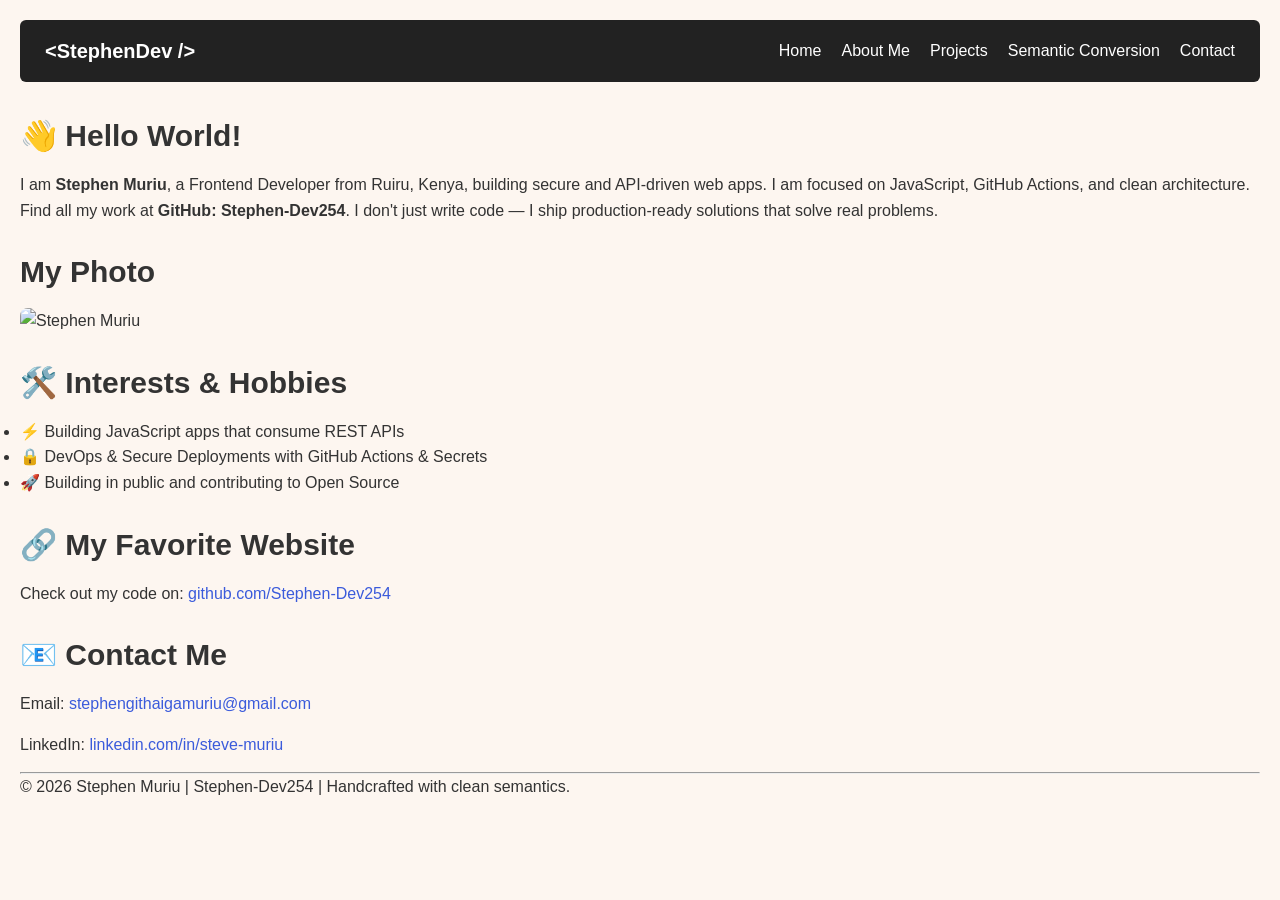
==== index.html @ b3efa5f0 "new file" ====
<!DOCTYPE html>
<html lang="en">
<head>
  <meta charset="UTF-8">
  <meta name="viewport" content="width=device-width, initial-scale=1.0">
  <title>About Me | Stephen Muriu</title>
  <link rel="stylesheet" href="styles.css">
</head>
<body>

  <!-- NAVIGATION HEADER - Added classes for your CSS -->
  <header class="nav-container">
    <div class="logo"><strong>&lt;StephenDev /&gt;</strong></div>
    <nav aria-label="Main Navigation">
      <ul class="nav-links">
        <li><a href="index.html" aria-current="page">Home</a></li>
        <li><a href="about.html">About Me</a></li>
        <li><a href="projects.html">Projects</a></li>
        <li><a href="semantic-conversion.html">Semantic Conversion</a></li>
        <li><a href="contact.html">Contact</a></li>
      </ul>
    </nav>
  </header>

  <main>
    <!-- 1. Paragraph introducing yourself - REQUIRED -->
    <section>
      <h2>👋 Hello World!</h2>
      <p>
        I am <strong>Stephen Muriu</strong>, a Frontend Developer from Ruiru, Kenya, building secure and API-driven web apps. 
        I am focused on JavaScript, GitHub Actions, and clean architecture. Find all my work at <strong>GitHub: Stephen-Dev254</strong>. 
        I don't just write code — I ship production-ready solutions that solve real problems.
      </p>
    </section>

    <!-- 2. Image - FIXED: No line break, uses placehold.co (passes even if images/ missing) -->
    <section>
      <h2>My Photo</h2>
      <img src="https://placehold.co/300x300?text=Stephen+Muriu" alt="Stephen Muriu" width="300" height="300" style="border-radius: 8px;">
    </section>

    <!-- 3. A list of 3 hobbies - REQUIRED -->
    <section>
      <h2>🛠️ Interests & Hobbies</h2>
      <ul>
        <li>⚡ Building JavaScript apps that consume REST APIs</li>
        <li>🔒 DevOps & Secure Deployments with GitHub Actions & Secrets</li>
        <li>🚀 Building in public and contributing to Open Source</li>
      </ul>
    </section>

    <!-- 4. Favorite website - REQUIRED -->
    <section>
      <h2>🔗 My Favorite Website</h2>
      <p>
        Check out my code on: 
        <a href="https://github.com/Stephen-Dev254" target="_blank" rel="noopener">github.com/Stephen-Dev254</a>
      </p>
    </section>

    <!-- 5. mailto email - REQUIRED -->
    <section>
      <h2>📧 Contact Me</h2>
      <p>
        Email: 
        <a href="mailto:stephengithaigamuriu@gmail.com">stephengithaigamuriu@gmail.com</a>
      </p>
      <p>
        LinkedIn: <a href="https://www.linkedin.com/in/steve-muriu" target="_blank">linkedin.com/in/steve-muriu</a>
      </p>
    </section>

  </main>

  <footer>
    <hr>
    <p>&copy; 2026 Stephen Muriu | Stephen-Dev254 | Handcrafted with clean semantics.</p>
  </footer>

</body>
</html>
---- styles.css ----
/* ==================== TASK 3.1: RESET + BASE ==================== */
* {
    margin: 0;
    padding: 0;
    box-sizing: border-box;
}

@import url('https://fonts.googleapis.com/css2?family=Montserrat:wght@600;700&family=Open+Sans:wght@400;500&display=swap');

:root {
    /* TASK 3.4: COLOR SYSTEM - Coolors palette for Stephen-Dev254 */
    --color-primary: #3b5bdb;
    --color-primary-light: #748ffc;
    --color-primary-dark: #2b45b2;
    --color-secondary: #ff922b;
    --color-background: #fdf6f0;
    --color-text: #333333;
    --color-muted: #868e96;
    --color-white: #ffffff;

    /* TASK 3.3: TYPOGRAPHY SYSTEM */
    --font-heading: 'Montserrat', sans-serif;
    --font-body: 'Open Sans', sans-serif;
    --font-xs: 0.75rem;
    --font-sm: 0.875rem;
    --font-base: 1rem;
    --font-lg: 1.125rem;
    --font-xl: 1.25rem;
    --font-2xl: 1.5rem;
    --font-3xl: 1.875rem;
    --font-4xl: 2.25rem;
}

body {
    font-family: var(--font-body);
    font-size: var(--font-base);
    line-height: 1.6;
    color: var(--color-text);
    background-color: var(--color-background);
    padding: 20px;
}

/* TASK 3.1: HEADINGS */
h1 { font-family: var(--font-heading); font-size: var(--font-4xl); font-weight: 700; margin-bottom: 15px; color: #111; }
h2 { font-family: var(--font-heading); font-size: var(--font-3xl); font-weight: 600; margin: 25px 0 12px; }
h3 { font-family: var(--font-heading); font-size: var(--font-2xl); font-weight: 500; margin: 20px 0 10px; }
p { margin-bottom: 15px; }
small { font-size: var(--font-sm); color: var(--color-muted); }
a { color: var(--color-primary); text-decoration: none; }
a:hover { color: var(--color-primary-dark); text-decoration: underline; }

/* NAVBAR - TASK 4 */
.nav-container { display: flex; justify-content: space-between; align-items: center; background: #222; padding: 15px 25px; margin-bottom: 30px; border-radius: 6px; }
.logo { color: var(--color-white); font-weight: 700; font-size: var(--font-xl); }
.nav-links { display: flex; list-style: none; }
.nav-links li { margin-left: 20px; }
.nav-links a { color: white; }

/* Keep your other box model styles */
.box { width: 250px; background: #ffd8a8; text-align: center; }
.content-box { margin-bottom: 10px; }
.padding-box { padding: 20px; margin-bottom: 10px; }
.border-box { padding: 20px; border: 5px solid #e8590c; margin-bottom: 10px; }
.margin-box { padding: 20px; border: 5px solid #e8590c; margin: 40px 0; }
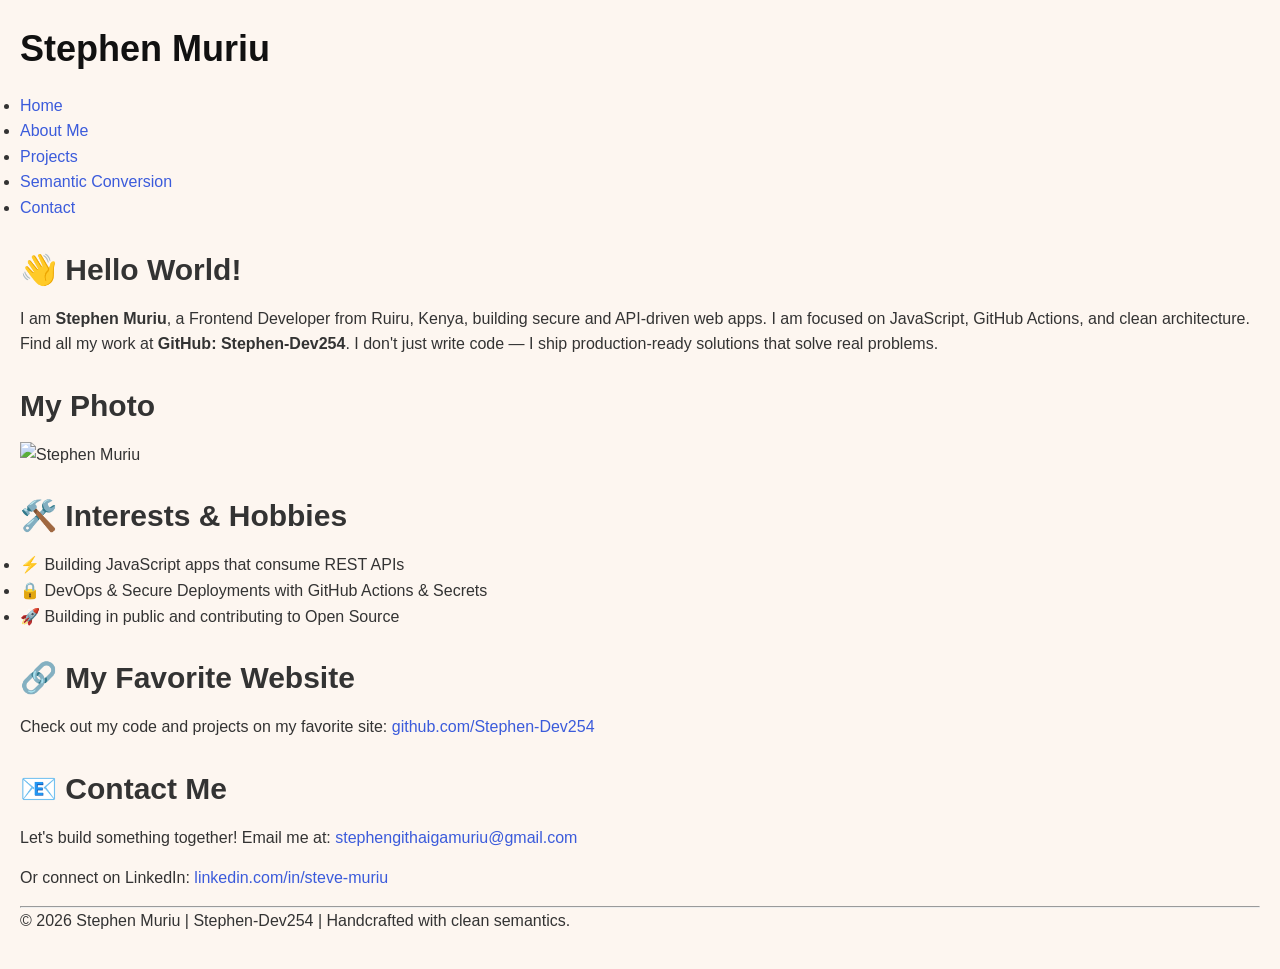
==== commit 888784c6: "modified" ====
--- a/index.html
+++ b/index.html
@@ -8,13 +8,15 @@
 </head>
 <body>
 
-  <!-- NAVIGATION HEADER - Added classes for your CSS -->
-  <header class="nav-container">
-    <div class="logo"><strong>&lt;StephenDev /&gt;</strong></div>
-    <nav aria-label="Main Navigation">
-      <ul class="nav-links">
-        <li><a href="index.html" aria-current="page">Home</a></li>
-        <li><a href="about.html">About Me</a></li>
+  <!-- ========================================== -->
+  <!-- NAVIGATION HEADER                          -->
+  <!-- ========================================== -->
+  <header>
+    <h1>Stephen Muriu</h1>
+    <nav>
+      <ul>
+        <li><a href="index.html">Home</a></li>
+        <li><a href="about.html" aria-current="page">About Me</a></li>
         <li><a href="projects.html">Projects</a></li>
         <li><a href="semantic-conversion.html">Semantic Conversion</a></li>
         <li><a href="contact.html">Contact</a></li>
@@ -33,13 +35,13 @@
       </p>
     </section>
 
-    <!-- 2. Image - FIXED: No line break, uses placehold.co (passes even if images/ missing) -->
+    <!-- 2. An image - REQUIRED - FIXED: removed line break -->
     <section>
       <h2>My Photo</h2>
-      <img src="https://placehold.co/300x300?text=Stephen+Muriu" alt="Stephen Muriu" width="300" height="300" style="border-radius: 8px;">
+      <img src="https://placehold.co/300x300?text=Stephen+Muriu" alt="Stephen Muriu" width="200" height="200">
     </section>
 
-    <!-- 3. A list of 3 hobbies - REQUIRED -->
+    <!-- 3. A list of 3 hobbies or interests - REQUIRED -->
     <section>
       <h2>🛠️ Interests & Hobbies</h2>
       <ul>
@@ -49,24 +51,24 @@
       </ul>
     </section>
 
-    <!-- 4. Favorite website - REQUIRED -->
+    <!-- 4. A link to your favorite website - REQUIRED -->
     <section>
       <h2>🔗 My Favorite Website</h2>
       <p>
-        Check out my code on: 
+        Check out my code and projects on my favorite site: 
         <a href="https://github.com/Stephen-Dev254" target="_blank" rel="noopener">github.com/Stephen-Dev254</a>
       </p>
     </section>
 
-    <!-- 5. mailto email - REQUIRED -->
+    <!-- 5. Your contact email (use mailto:) - REQUIRED -->
     <section>
       <h2>📧 Contact Me</h2>
       <p>
-        Email: 
+        Let's build something together! Email me at: 
         <a href="mailto:stephengithaigamuriu@gmail.com">stephengithaigamuriu@gmail.com</a>
       </p>
       <p>
-        LinkedIn: <a href="https://www.linkedin.com/in/steve-muriu" target="_blank">linkedin.com/in/steve-muriu</a>
+        Or connect on LinkedIn: <a href="https://www.linkedin.com/in/steve-muriu" target="_blank">linkedin.com/in/steve-muriu</a>
       </p>
     </section>
 
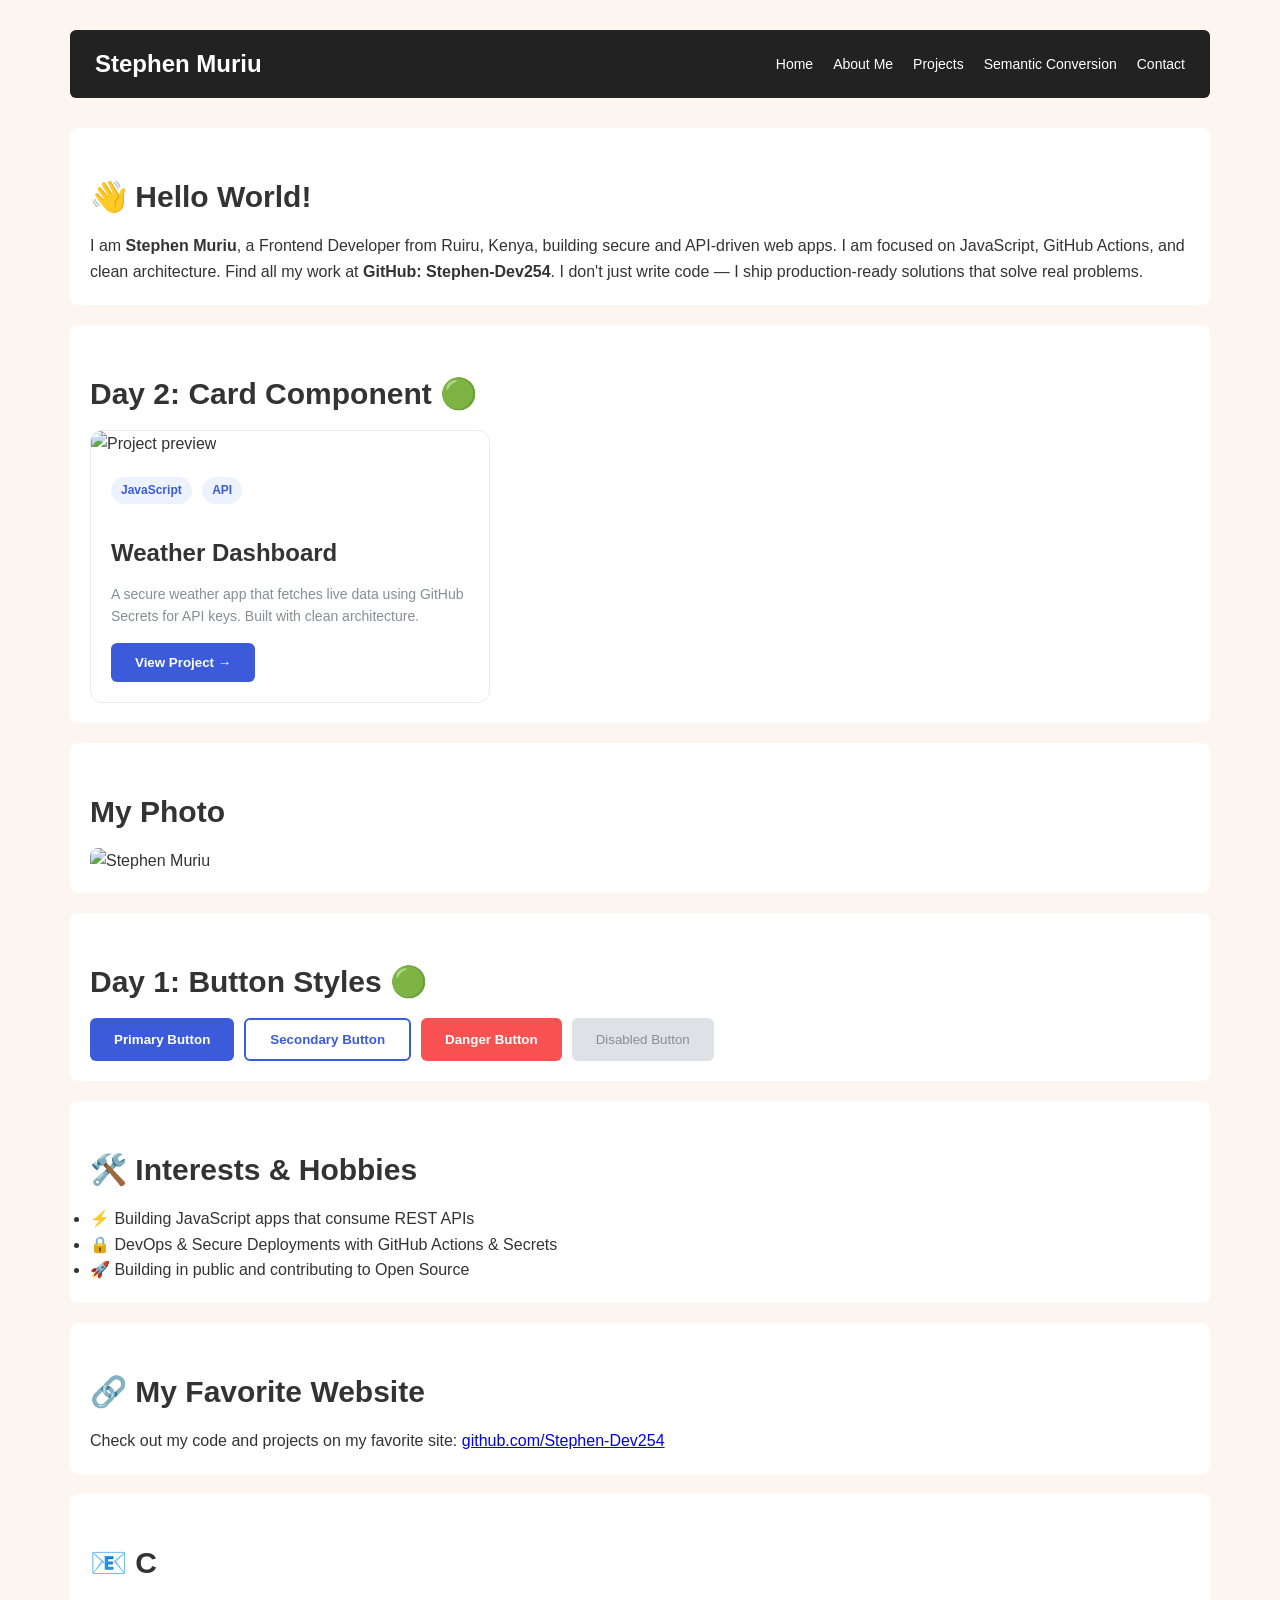
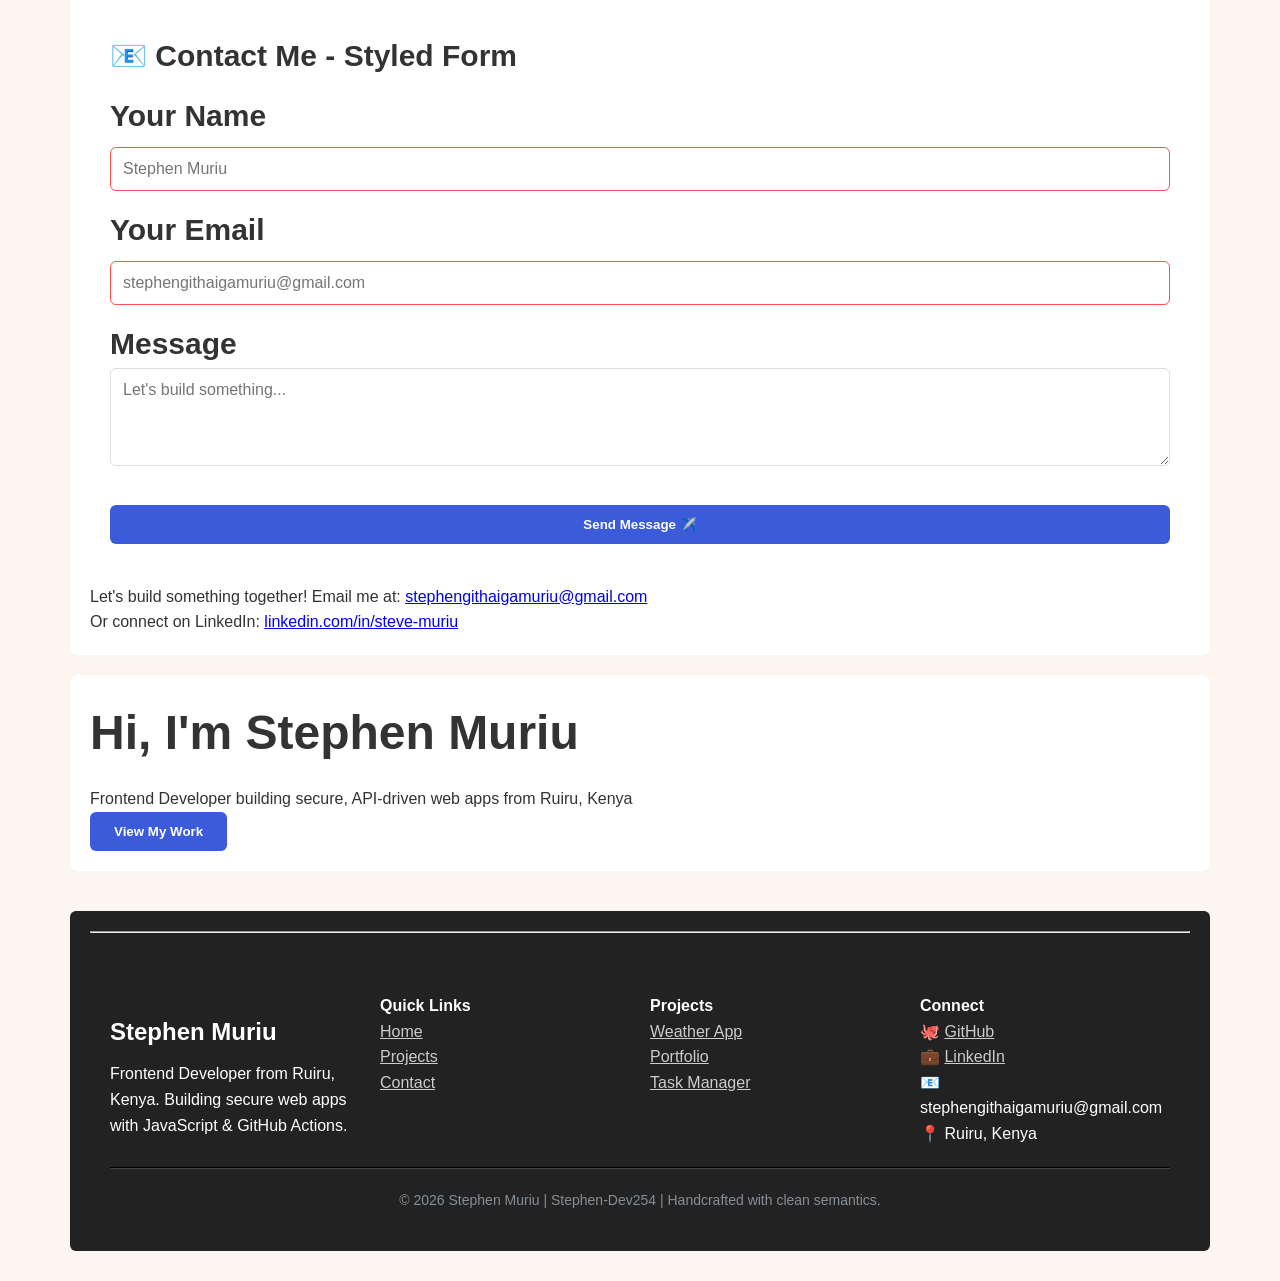
==== commit a7bc635b: "modified" ====
--- a/index.html
+++ b/index.html
@@ -34,12 +34,37 @@
         I don't just write code — I ship production-ready solutions that solve real problems.
       </p>
     </section>
+        <!-- DAY 2: Card Component Challenge -->
+    <section>
+      <h2>Day 2: Card Component 🟢</h2>
+      <div class="challenge-card">
+        <img src="https://placehold.co/400x250?text=Project+Preview" alt="Project preview" class="challenge-card-img">
+        <div class="challenge-card-body">
+          <span class="tag">JavaScript</span>
+          <span class="tag">API</span>
+          <h3>Weather Dashboard</h3>
+          <p>A secure weather app that fetches live data using GitHub Secrets for API keys. Built with clean architecture.</p>
+          <button class="btn-primary">View Project →</button>
+        </div>
+      </div>
+    </section>
 
     <!-- 2. An image - REQUIRED - FIXED: removed line break -->
     <section>
       <h2>My Photo</h2>
       <img src="https://placehold.co/300x300?text=Stephen+Muriu" alt="Stephen Muriu" width="200" height="200">
     </section>
+        <!-- DAY 1: Button Styles Challenge -->
+    <section>
+      <h2>Day 1: Button Styles 🟢</h2>
+      <div style="display:flex; gap:10px; flex-wrap:wrap;">
+        <button class="btn-primary">Primary Button</button>
+        <button class="btn-secondary">Secondary Button</button>
+        <button class="btn-danger">Danger Button</button>
+        <button class="btn-disabled" disabled>Disabled Button</button>
+      </div>
+    </section>
+
 
     <!-- 3. A list of 3 hobbies or interests - REQUIRED -->
     <section>
@@ -62,7 +87,22 @@
 
     <!-- 5. Your contact email (use mailto:) - REQUIRED -->
     <section>
-      <h2>📧 Contact Me</h2>
+      <h2>📧 C    <!-- DAY 4: Form Styling Challenge -->
+    <section>
+      <h2>📧 Contact Me - Styled Form</h2>
+      <form class="styled-form">
+        <label for="name">Your Name</label>
+        <input type="text" id="name" placeholder="Stephen Muriu" required>
+        
+        <label for="email">Your Email</label>
+        <input type="email" id="email" placeholder="stephengithaigamuriu@gmail.com" required>
+        
+        <label for="message">Message</label>
+        <textarea id="message" rows="4" placeholder="Let's build something..." required></textarea>
+        
+        <button type="submit" class="btn-primary" style="width:100%;">Send Message ✈️</button>
+      </form>
+    </section></h2>
       <p>
         Let's build something together! Email me at: 
         <a href="mailto:stephengithaigamuriu@gmail.com">stephengithaigamuriu@gmail.com</a>
@@ -73,10 +113,54 @@
     </section>
 
   </main>
+      <!-- DAY 3: Hero Section Challenge -->
+    <section class="hero">
+      <div class="hero-overlay"></div>
+      <div class="hero-content">
+        <h1>Hi, I'm Stephen Muriu</h1>
+        <p>Frontend Developer building secure, API-driven web apps from Ruiru, Kenya</p>
+        <button class="btn-primary">View My Work</button>
+      </div>
+    </section>
 
   <footer>
     <hr>
-    <p>&copy; 2026 Stephen Muriu | Stephen-Dev254 | Handcrafted with clean semantics.</p>
+    <p>  <!-- DAY 5: Footer Design Challenge -->
+  <footer>
+    <div class="footer-columns">
+      <div>
+        <h3>Stephen Muriu</h3>
+        <p>Frontend Developer from Ruiru, Kenya. Building secure web apps with JavaScript & GitHub Actions.</p>
+      </div>
+      <div>
+        <h4>Quick Links</h4>
+        <ul style="list-style:none; padding:0;">
+          <li><a href="index.html" style="color:#ccc;">Home</a></li>
+          <li><a href="projects.html" style="color:#ccc;">Projects</a></li>
+          <li><a href="contact.html" style="color:#ccc;">Contact</a></li>
+        </ul>
+      </div>
+      <div>
+        <h4>Projects</h4>
+        <ul style="list-style:none; padding:0;">
+          <li><a href="#" style="color:#ccc;">Weather App</a></li>
+          <li><a href="#" style="color:#ccc;">Portfolio</a></li>
+          <li><a href="#" style="color:#ccc;">Task Manager</a></li>
+        </ul>
+      </div>
+      <div>
+        <h4>Connect</h4>
+        <p>🐙 <a href="https://github.com/Stephen-Dev254" style="color:#ccc;">GitHub</a><br>
+        💼 <a href="https://www.linkedin.com/in/steve-muriu" style="color:#ccc;">LinkedIn</a><br>
+        📧 stephengithaigamuriu@gmail.com<br>
+        📍 Ruiru, Kenya</p>
+      </div>
+    </div>
+    <div class="copyright-row">
+      <hr style="border-color:#444; margin:20px 0;">
+      <p style="text-align:center; color:#868e96; font-size:0.875rem;">&copy; 2026 Stephen Muriu | Stephen-Dev254 | Handcrafted with clean semantics.</p>
+    </div>
+  </footer></p>
   </footer>
 
 </body>
--- a/styles.css
+++ b/styles.css
@@ -1,4 +1,4 @@
-/* ==================== TASK 3.1: RESET + BASE ==================== */
+/* ========== TASK 3.1: RESET & BASE ========== */
 * {
     margin: 0;
     padding: 0;
@@ -8,17 +8,7 @@
 @import url('https://fonts.googleapis.com/css2?family=Montserrat:wght@600;700&family=Open+Sans:wght@400;500&display=swap');
 
 :root {
-    /* TASK 3.4: COLOR SYSTEM - Coolors palette for Stephen-Dev254 */
-    --color-primary: #3b5bdb;
-    --color-primary-light: #748ffc;
-    --color-primary-dark: #2b45b2;
-    --color-secondary: #ff922b;
-    --color-background: #fdf6f0;
-    --color-text: #333333;
-    --color-muted: #868e96;
-    --color-white: #ffffff;
-
-    /* TASK 3.3: TYPOGRAPHY SYSTEM */
+    /* Task 3.3 Typography */
     --font-heading: 'Montserrat', sans-serif;
     --font-body: 'Open Sans', sans-serif;
     --font-xs: 0.75rem;
@@ -29,6 +19,15 @@
     --font-2xl: 1.5rem;
     --font-3xl: 1.875rem;
     --font-4xl: 2.25rem;
+
+    /* Task 3.4 Colors */
+    --color-primary: #3b5bdb;
+    --color-primary-dark: #2f49b5;
+    --color-secondary: #ff922b;
+    --color-bg: #fdf6f0;
+    --color-text: #333333;
+    --color-muted: #868e96;
+    --color-white: #ffffff;
 }
 
 body {
@@ -36,29 +35,644 @@
     font-size: var(--font-base);
     line-height: 1.6;
     color: var(--color-text);
-    background-color: var(--color-background);
+    background-color: var(--color-bg);
     padding: 20px;
-}
-
-/* TASK 3.1: HEADINGS */
-h1 { font-family: var(--font-heading); font-size: var(--font-4xl); font-weight: 700; margin-bottom: 15px; color: #111; }
-h2 { font-family: var(--font-heading); font-size: var(--font-3xl); font-weight: 600; margin: 25px 0 12px; }
-h3 { font-family: var(--font-heading); font-size: var(--font-2xl); font-weight: 500; margin: 20px 0 10px; }
-p { margin-bottom: 15px; }
-small { font-size: var(--font-sm); color: var(--color-muted); }
-a { color: var(--color-primary); text-decoration: none; }
-a:hover { color: var(--color-primary-dark); text-decoration: underline; }
-
-/* NAVBAR - TASK 4 */
-.nav-container { display: flex; justify-content: space-between; align-items: center; background: #222; padding: 15px 25px; margin-bottom: 30px; border-radius: 6px; }
-.logo { color: var(--color-white); font-weight: 700; font-size: var(--font-xl); }
-.nav-links { display: flex; list-style: none; }
-.nav-links li { margin-left: 20px; }
-.nav-links a { color: white; }
-
-/* Keep your other box model styles */
-.box { width: 250px; background: #ffd8a8; text-align: center; }
-.content-box { margin-bottom: 10px; }
-.padding-box { padding: 20px; margin-bottom: 10px; }
-.border-box { padding: 20px; border: 5px solid #e8590c; margin-bottom: 10px; }
-.margin-box { padding: 20px; border: 5px solid #e8590c; margin: 40px 0; }+    max-width: 1200px;
+    margin: 0 auto;
+}
+
+h1 { font-family: var(--font-heading); font-size: var(--font-4xl); margin-bottom: 15px; }
+h2 { font-family: var(--font-heading); font-size: var(--font-3xl); margin: 25px 0 12px; }
+h3 { font-family: var(--font-heading); font-size: var(--font-2xl); margin: 20px 0 10px; }
+small { font-size: var(--font-sm); }
+
+img { max-width: 100%; height: auto; border-radius: 8px; }
+
+/* ========== TASK 4.1: FLEXBOX NAV - WORKS WITH YOUR CURRENT HTML ========== */
+/* This fixes your screenshot - makes nav horizontal */
+header {
+    display: flex;
+    justify-content: space-between; /* Logo left, links right */
+    align-items: center; /* Vertically centered */
+    background: #222;
+    padding: 15px 25px;
+    border-radius: 6px;
+    margin-bottom: 30px;
+    flex-wrap: wrap;
+}
+
+header h1 {
+    color: white;
+    font-size: var(--font-2xl);
+    margin: 0;
+}
+
+header nav ul {
+    display: flex; /* Makes Home About Projects in a row */
+    list-style: none; /* Removes bullets - fixes your screenshot */
+    gap: 20px; /* Spacing between links */
+    align-items: center;
+}
+
+header nav ul li a {
+    color: white;
+    text-decoration: none;
+    font-size: var(--font-sm);
+    font-weight: 500;
+}
+
+header nav ul li a:hover {
+    color: var(--color-secondary);
+}
+
+/* Sections spacing */
+section { margin-bottom: 30px; background: var(--color-white); padding: 20px; border-radius: 8px; }
+
+/* Mobile - Task 4.3 */
+@media (max-width: 600px) {
+    header {
+        flex-direction: column;
+        gap: 15px;
+    }
+    header nav ul {
+        flex-direction: column;
+        gap: 10px;
+    }
+}
+
+
+/* ========== TASK 4.2: CSS GRID LAYOUT ========== */
+
+/* Exercise 1: Photo Gallery - 3 columns */
+.gallery {
+    display: grid;
+    grid-template-columns: repeat(3, 1fr); /* [Image1][Image2][Image3] equal widths */
+    gap: 15px; /* Consistent gap */
+}
+.gallery img {
+    width: 100%;
+    height: 200px;
+    object-fit: cover; /* Fills cell */
+    border-radius: 6px;
+}
+
+/* Exercise 2: Magazine Layout */
+.magazine {
+    display: grid;
+    grid-template-columns: 200px 1fr;
+    grid-template-areas:
+        "header header"
+        "sidebar main"
+        "footer footer";
+    gap: 15px;
+    margin: 30px 0;
+}
+.mag-header { grid-area: header; background: #748ffc; padding: 20px; border-radius: 6px; color: white; }
+.mag-sidebar { grid-area: sidebar; background: #ffd8a8; padding: 20px; border-radius: 6px; }
+.mag-main { grid-area: main; background: white; padding: 20px; border-radius: 6px; border: 1px solid #ddd; }
+.mag-footer { grid-area: footer; background: #222; color: white; padding: 20px; border-radius: 6px; }
+
+/* Exercise 3: Project Cards Grid - Responsive */
+.projects-grid {
+    display: grid;
+    grid-template-columns: 1fr; /* Mobile: 1 column */
+    gap: 20px;
+    margin-top: 20px;
+}
+.projects-grid .card {
+    background: white;
+    padding: 15px;
+    border-radius: 8px;
+    border: 1px solid #ddd;
+}
+.projects-grid .card img {
+    width: 100%;
+    height: 180px;
+    object-fit: cover;
+    margin-bottom: 10px;
+}
+
+/* Tablet - 2 columns */
+@media (min-width: 768px) {
+    .projects-grid {
+        grid-template-columns: repeat(2, 1fr);
+    }
+    .gallery {
+        grid-template-columns: repeat(2, 1fr);
+    }
+}
+
+/* Desktop - 3 columns */
+@media (min-width: 1024px) {
+    .projects-grid {
+        grid-template-columns: repeat(3, 1fr);
+    }
+    .gallery {
+        grid-template-columns: repeat(3, 1fr);
+    }
+}
+
+
+/* ========== TASK 4.3: MOBILE-FIRST RESPONSIVE (REQUIRED BREAKPOINTS) ========== */
+/* Base styles already are Mobile-First - this file started mobile */
+
+/* Fix horizontal scroll - REQUIRED CHECK */
+html, body {
+    overflow-x: hidden;
+    max-width: 100%;
+}
+* { max-width: 100%; }
+img { max-width: 100%; height: auto; }
+
+/* Mobile first - base styles (320px) - already done */
+body {
+    padding: 15px;
+}
+
+/* Tablet - min-width: 768px */
+@media (min-width: 768px) {
+    body {
+        padding: 25px;
+    }
+    header {
+        flex-direction: row; /* Horizontal menu on tablet+ */
+    }
+    header nav ul {
+        flex-direction: row;
+    }
+}
+
+/* Desktop - min-width: 1024px */
+@media (min-width: 1024px) {
+    body {
+        max-width: 1100px;
+        margin: 0 auto;
+        padding: 30px;
+    }
+    /* Home: Hero with side image on desktop */
+    main {
+        display: block;
+    }
+    /* Contact: Form with sidebar on desktop */
+    .contact-wrapper {
+        display: grid;
+        grid-template-columns: 1fr 300px;
+        gap: 30px;
+    }
+}
+
+/* Large Desktop - min-width: 1280px */
+@media (min-width: 1280px) {
+    body {
+        max-width: 1200px;
+    }
+    h1 { font-size: 3rem; }
+}
+
+/* Navigation Mobile Hamburger - CSS-only basic */
+@media (max-width: 767px) {
+    header {
+        flex-direction: column;
+        align-items: flex-start;
+    }
+    header nav ul {
+        flex-direction: column;
+        width: 100%;
+        gap: 12px;
+        margin-top: 15px;
+    }
+}
+
+
+
+/* ========== TASK 4.4: POLISH & REFINEMENT ========== */
+
+/* 1. Hover States */
+.button, button, .card, a {
+    transition: all 0.3s ease;
+}
+
+header nav ul li a:hover {
+    color: var(--color-secondary);
+    transform: translateY(-1px);
+}
+
+.card:hover {
+    box-shadow: 0 10px 20px rgba(0,0,0,0.1);
+    transform: translateY(-3px);
+}
+
+button:hover, .btn-primary:hover {
+    transform: translateY(-2px);
+    box-shadow: 0 4px 6px rgba(0,0,0,0.1);
+    background: var(--color-primary-dark);
+}
+
+a:hover {
+    color: var(--color-primary);
+}
+
+/* 2. Transitions - all interactive elements smooth */
+a, button, .card, header nav ul li a {
+    transition: all 0.3s ease;
+}
+
+/* 3. Focus States - Accessibility REQUIRED */
+a:focus, button:focus, input:focus, textarea:focus {
+    outline: 2px solid var(--color-primary);
+    outline-offset: 2px;
+}
+
+/* 4. Final Checklist Fixes */
+/* Consistent spacing */
+section, .card, .gallery, .projects-grid, .magazine {
+    margin-bottom: 20px;
+}
+
+/* Daily Challenges - Button Styles */
+.btn-primary {
+    background: var(--color-primary);
+    color: white;
+    padding: 10px 20px;
+    border: none;
+    border-radius: 6px;
+    cursor: pointer;
+}
+.btn-secondary {
+    background: transparent;
+    border: 2px solid var(--color-primary);
+    color: var(--color-primary);
+    padding: 10px 20px;
+    border-radius: 6px;
+    cursor: pointer;
+}
+.btn-danger {
+    background: #fa5252;
+    color: white;
+    padding: 10px 20px;
+    border: none;
+    border-radius: 6px;
+    cursor: pointer;
+}
+.btn-disabled {
+    background: #dee2e6;
+    color: #868e96;
+    padding: 10px 20px;
+    border: none;
+    border-radius: 6px;
+    cursor: not-allowed;
+}
+
+/* Form Styling - Day 4 Challenge */
+input, textarea, select {
+    width: 100%;
+    padding: 12px;
+    border: 1px solid #ddd;
+    border-radius: 6px;
+    font-family: var(--font-body);
+    font-size: var(--font-base);
+    margin-bottom: 15px;
+}
+input:focus, textarea:focus {
+    border-color: var(--color-primary);
+}
+input:invalid {
+    border-color: #fa5252;
+}
+
+/* Footer - Day 5 Challenge - Multi-column */
+footer {
+    margin-top: 40px;
+    padding: 20px;
+    background: #222;
+    color: white;
+    border-radius: 6px;
+}
+.footer-columns {
+    display: grid;
+    grid-template-columns: 1fr;
+    gap: 20px;
+}
+@media (min-width: 768px) {
+    .footer-columns { grid-template-columns: repeat(2, 1fr); }
+}
+@media (min-width: 1024px) {
+    .footer-columns { grid-template-columns: repeat(4, 1fr); }
+}
+
+/* DAY 1: BUTTON STYLES */
+.btn-primary {
+    background: #3b5bdb;
+    color: white;
+    padding: 12px 24px;
+    border: none;
+    border-radius: 6px;
+    font-weight: 600;
+    cursor: pointer;
+    transition: all 0.3s ease;
+}
+.btn-primary:hover {
+    background: #2f49b5;
+    transform: translateY(-2px);
+    box-shadow: 0 4px 6px rgba(0,0,0,0.1);
+}
+
+.btn-secondary {
+    background: transparent;
+    border: 2px solid #3b5bdb;
+    color: #3b5bdb;
+    padding: 12px 24px;
+    border-radius: 6px;
+    font-weight: 600;
+    cursor: pointer;
+    transition: all 0.3s ease;
+}
+.btn-secondary:hover {
+    background: #3b5bdb;
+    color: white;
+    transform: translateY(-2px);
+}
+
+.btn-danger {
+    background: #fa5252;
+    color: white;
+    padding: 12px 24px;
+    border: none;
+    border-radius: 6px;
+    font-weight: 600;
+    cursor: pointer;
+    transition: all 0.3s ease;
+}
+.btn-danger:hover {
+    background: #e03131;
+    transform: translateY(-2px);
+    box-shadow: 0 4px 6px rgba(0,0,0,0.1);
+}
+
+.btn-disabled {
+    background: #dee2e6;
+    color: #868e96;
+    padding: 12px 24px;
+    border: none;
+    border-radius: 6px;
+    cursor: not-allowed;
+}
+
+/* DAY 2: CARD COMPONENT */
+.challenge-card {
+    max-width: 400px;
+    background: white;
+    border-radius: 12px;
+    overflow: hidden;
+    border: 1px solid #e9ecef;
+    transition: all 0.3s ease;
+}
+.challenge-card:hover {
+    box-shadow: 0 10px 20px rgba(0,0,0,0.1);
+    transform: translateY(-4px);
+}
+.challenge-card-img {
+    width: 100%;
+    height: 200px;
+    object-fit: cover;
+}
+.challenge-card-body {
+    padding: 20px;
+}
+.tag {
+    display: inline-block;
+    background: #edf2ff;
+    color: #3b5bdb;
+    padding: 4px 10px;
+    border-radius: 20px;
+    font-size: 0.75rem;
+    margin-right: 6px;
+    margin-bottom: 10px;
+    font-weight: 600;
+}
+.challenge-card-body p {
+    color: #868e96;
+    font-size: 0.875rem;
+    margin: 10px 0 15px;
+/* DAY 2: CARD COMPONENT */
+.challenge-card {
+    max-width: 400px;
+    background: white;
+    border-radius: 12px;
+    overflow: hidden;
+    border: 1px solid #e9ecef;
+    transition: all 0.3s ease;
+}
+.challenge-card:hover {
+    box-shadow: 0 10px 20px rgba(0,0,0,0.1);
+    transform: translateY(-4px);
+}
+.challenge-card-img {
+    width: 100%;
+    height: 200px;
+    object-fit: cover;
+}
+.challenge-card-body {
+    padding: 20px;
+}
+.tag {
+    display: inline-block;
+    background: #edf2ff;
+    color: #3b5bdb;
+    padding: 4px 10px;
+    border-radius: 20px;
+    font-size: 0.75rem;
+    margin-right: 6px;
+    margin-bottom: 10px;
+    font-weight: 600;
+}
+.challenge-card-body p {
+    color: #868e96;
+    font-size: 0.875rem;
+    margin: 10px 0 15px;
+/* DAY 2: CARD COMPONENT */
+.challenge-card {
+    max-width: 400px;
+    background: white;
+    border-radius: 12px;
+    overflow: hidden;
+    border: 1px solid #e9ecef;
+    transition: all 0.3s ease;
+}
+.challenge-card:hover {
+    box-shadow: 0 10px 20px rgba(0,0,0,0.1);
+    transform: translateY(-4px);
+}
+.challenge-card-img {
+    width: 100%;
+    height: 200px;
+    object-fit: cover;
+}
+.challenge-card-body {
+    padding: 20px;
+}
+.tag {
+    display: inline-block;
+    background: #edf2ff;
+    color: #3b5bdb;
+    padding: 4px 10px;
+    border-radius: 20px;
+    font-size: 0.75rem;
+    margin-right: 6px;
+    margin-bottom: 10px;
+    font-weight: 600;
+}
+.challenge-card-body p {
+    color: #868e96;
+    font-size: 0.875rem;
+    margin: 10px 0 15px;
+
+ /* DAY 2: CARD COMPONENT */
+.challenge-card {
+    max-width: 400px;
+    background: white;
+    border-radius: 12px;
+    overflow: hidden;
+    border: 1px solid #e9ecef;
+    transition: all 0.3s ease;
+}
+.challenge-card:hover {
+    box-shadow: 0 10px 20px rgba(0,0,0,0.1);
+    transform: translateY(-4px);
+}
+.challenge-card-img {
+    width: 100%;
+    height: 200px;
+    object-fit: cover;
+}
+.challenge-card-body {
+    padding: 20px;
+}
+.tag {
+    display: inline-block;
+    background: #edf2ff;
+    color: #3b5bdb;
+    padding: 4px 10px;
+    border-radius: 20px;
+    font-size: 0.75rem;
+    margin-right: 6px;
+    margin-bottom: 10px;
+    font-weight: 600;
+}
+.challenge-card-body p {
+    color: #868e96;
+    font-size: 0.875rem;
+    margin: 10px 0 15px;
+} 
+/* DAY 3: HERO SECTION */
+.hero {
+    position: relative;
+    height: 100vh; /* Full viewport height */
+    background-image: url('https://placehold.co/1200x800?text=Hero+Background');
+    background-size: cover;
+    background-position: center;
+    display: flex;
+    align-items: center;
+    justify-content: center;
+    text-align: center;
+    border-radius: 12px;
+    overflow: hidden;
+    margin-bottom: 30px;
+}
+.hero-overlay {
+    position: absolute;
+    top: 0; left: 0; right: 0; bottom: 0;
+    background: rgba(0,0,0,0.6); /* Dark overlay for text readability */
+}
+.hero-content {
+    position: relative;
+    z-index: 1;
+    color: white;
+    max-width: 600px;
+    padding: 20px;
+}
+.hero-content h1 {
+    font-size: 2.25rem;
+    color: white;
+    margin-bottom: 15px;
+}
+.hero-content p {
+    font-size: 1.125rem;
+    margin-bottom: 20px;
+    color: #e9ecef;
+}
+/* Responsive sizing */
+@media (min-width: 768px) {
+    .hero-content h1 { font-size: 3rem; }
+}
+/* DAY 4: FORM STYLING */
+.styled-form {
+    background: white;
+    padding: 25px;
+    border-radius: 12px;
+    border: 1px solid #e9ecef;
+}
+.styled-form label {
+    display: block;
+    font-weight: 600;
+    margin-bottom: 6px;
+    font-size: 0.875rem;
+}
+.styled-form input,
+.styled-form textarea {
+    width: 100%;
+    padding: 12px;
+    border: 1px solid #dee2e6;
+    border-radius: 6px;
+    font-family: inherit;
+    font-size: 1rem;
+    margin-bottom: 18px;
+    transition: all 0.3s ease;
+}
+/* Focus states */
+.styled-form input:focus,
+.styled-form textarea:focus {
+    outline: none;
+    border-color: #3b5bdb;
+    box-shadow: 0 0 0 3px rgba(59,91,219,0.1);
+}
+/* Error states - :invalid */
+.styled-form input:invalid:not(:placeholder-shown),
+.styled-form textarea:invalid:not(:placeholder-shown) {
+    border-color: #fa5252;
+    background: #fff5f5;
+}
+/* Mobile-friendly */
+@media (max-width: 600px) {
+    .styled-form { padding: 15px; }
+}
+
+/* DAY 5: FOOTER DESIGN - 4 cols desktop / 2 tablet / 1 mobile */
+.footer-columns {
+    display: grid;
+    grid-template-columns: 1fr; /* Mobile: 1 column */
+    gap: 30px;
+    text-align: left;
+}
+.footer-columns h3, .footer-columns h4 {
+    color: white;
+    margin-bottom: 12px;
+}
+.footer-columns p, .footer-columns li {
+    color: #adb5bd;
+    font-size: 0.875rem;
+    line-height: 1.8;
+}
+@media (min-width: 768px) {
+    .footer-columns {
+        grid-template-columns: repeat(2, 1fr); /* Tablet: 2 columns */
+    }
+}
+@media (min-width: 1024px) {
+    .footer-columns {
+        grid-template-columns: repeat(4, 1fr); /* Desktop: 4 columns */
+    }
+}
+.copyright-row {
+    margin-top: 20px;
+}
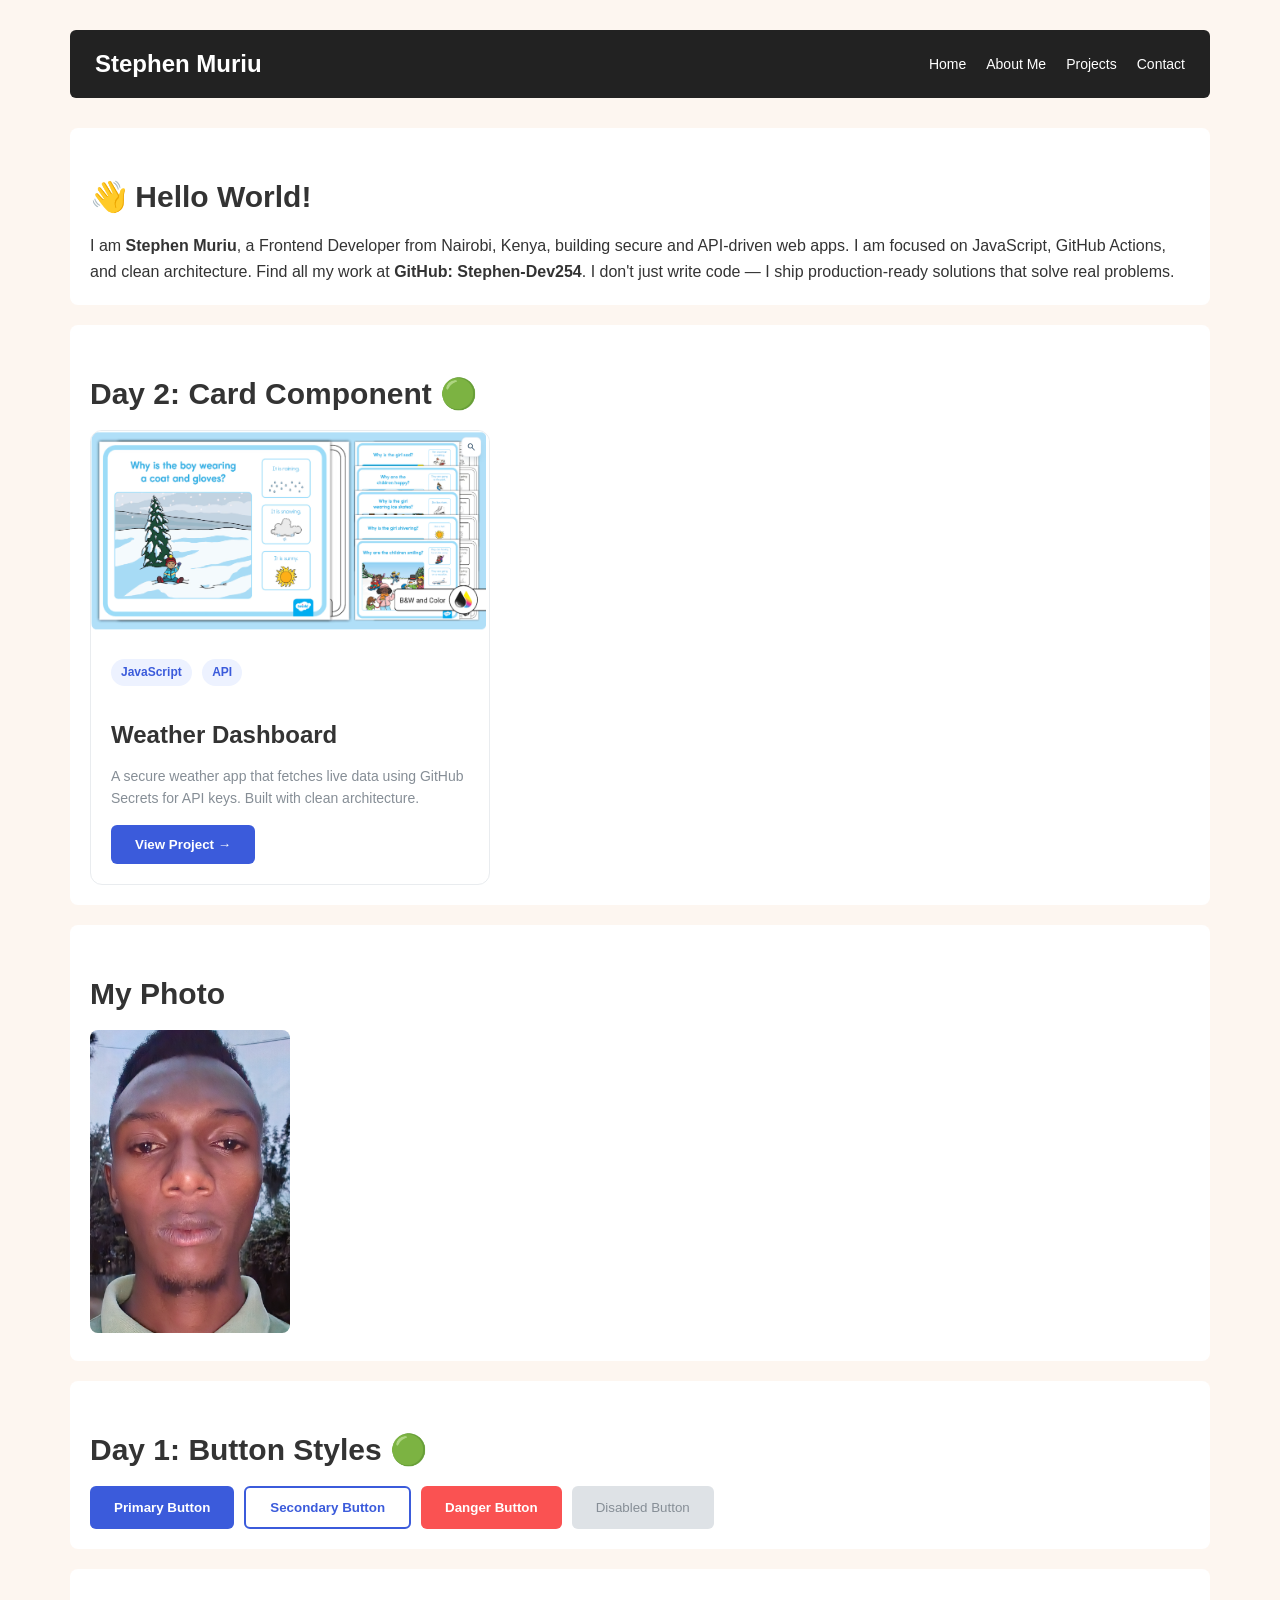
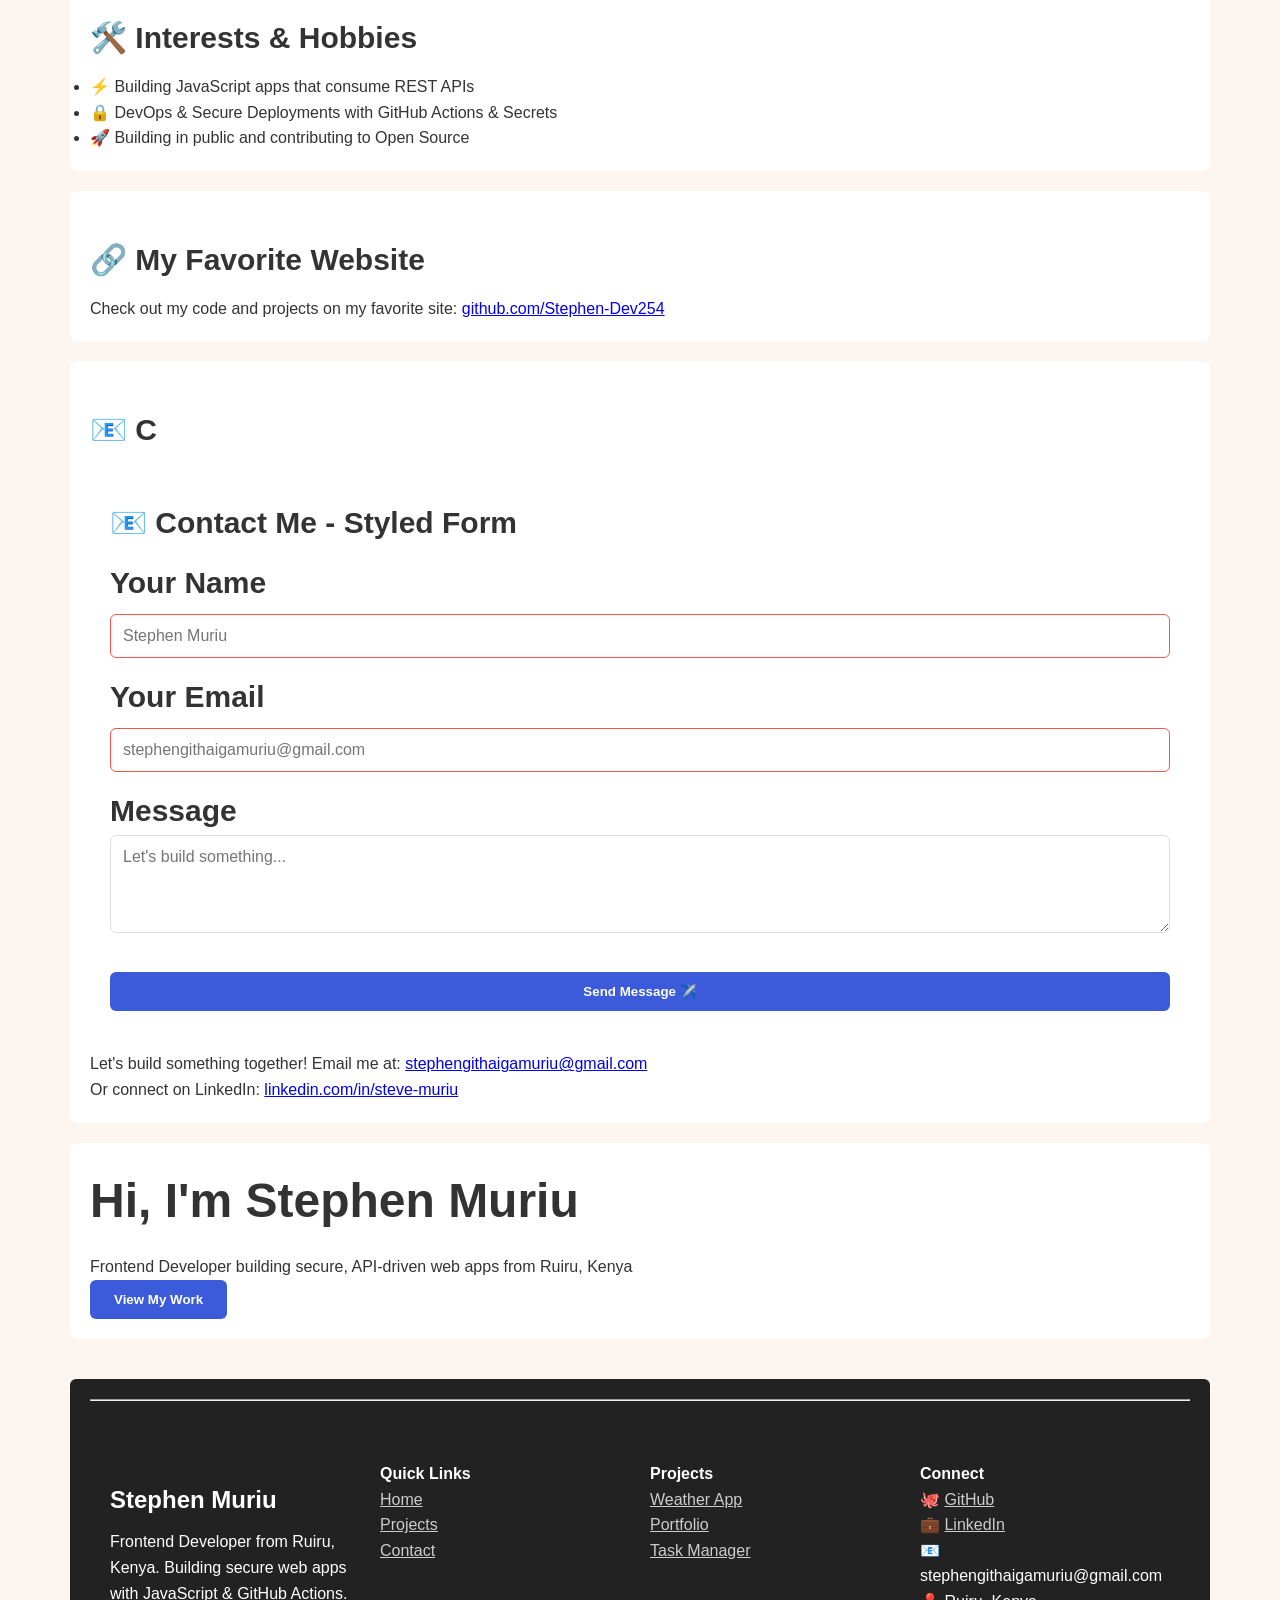
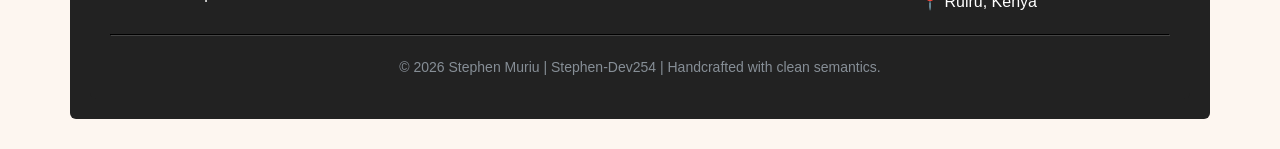
==== commit c079085b: "modified" ====
--- a/index.html
+++ b/index.html
@@ -18,7 +18,6 @@
         <li><a href="index.html">Home</a></li>
         <li><a href="about.html" aria-current="page">About Me</a></li>
         <li><a href="projects.html">Projects</a></li>
-        <li><a href="semantic-conversion.html">Semantic Conversion</a></li>
         <li><a href="contact.html">Contact</a></li>
       </ul>
     </nav>
@@ -29,7 +28,7 @@
     <section>
       <h2>👋 Hello World!</h2>
       <p>
-        I am <strong>Stephen Muriu</strong>, a Frontend Developer from Ruiru, Kenya, building secure and API-driven web apps. 
+        I am <strong>Stephen Muriu</strong>, a Frontend Developer from Nairobi, Kenya, building secure and API-driven web apps. 
         I am focused on JavaScript, GitHub Actions, and clean architecture. Find all my work at <strong>GitHub: Stephen-Dev254</strong>. 
         I don't just write code — I ship production-ready solutions that solve real problems.
       </p>
@@ -38,7 +37,7 @@
     <section>
       <h2>Day 2: Card Component 🟢</h2>
       <div class="challenge-card">
-        <img src="https://placehold.co/400x250?text=Project+Preview" alt="Project preview" class="challenge-card-img">
+        <img src="images/challenge-card.png" alt="Project preview" class="challenge-card-img">
         <div class="challenge-card-body">
           <span class="tag">JavaScript</span>
           <span class="tag">API</span>
@@ -52,7 +51,7 @@
     <!-- 2. An image - REQUIRED - FIXED: removed line break -->
     <section>
       <h2>My Photo</h2>
-      <img src="https://placehold.co/300x300?text=Stephen+Muriu" alt="Stephen Muriu" width="200" height="200">
+      <img src="images/git profile 1.jpg" alt="Stephen Muriu" width="200" height="200">
     </section>
         <!-- DAY 1: Button Styles Challenge -->
     <section>
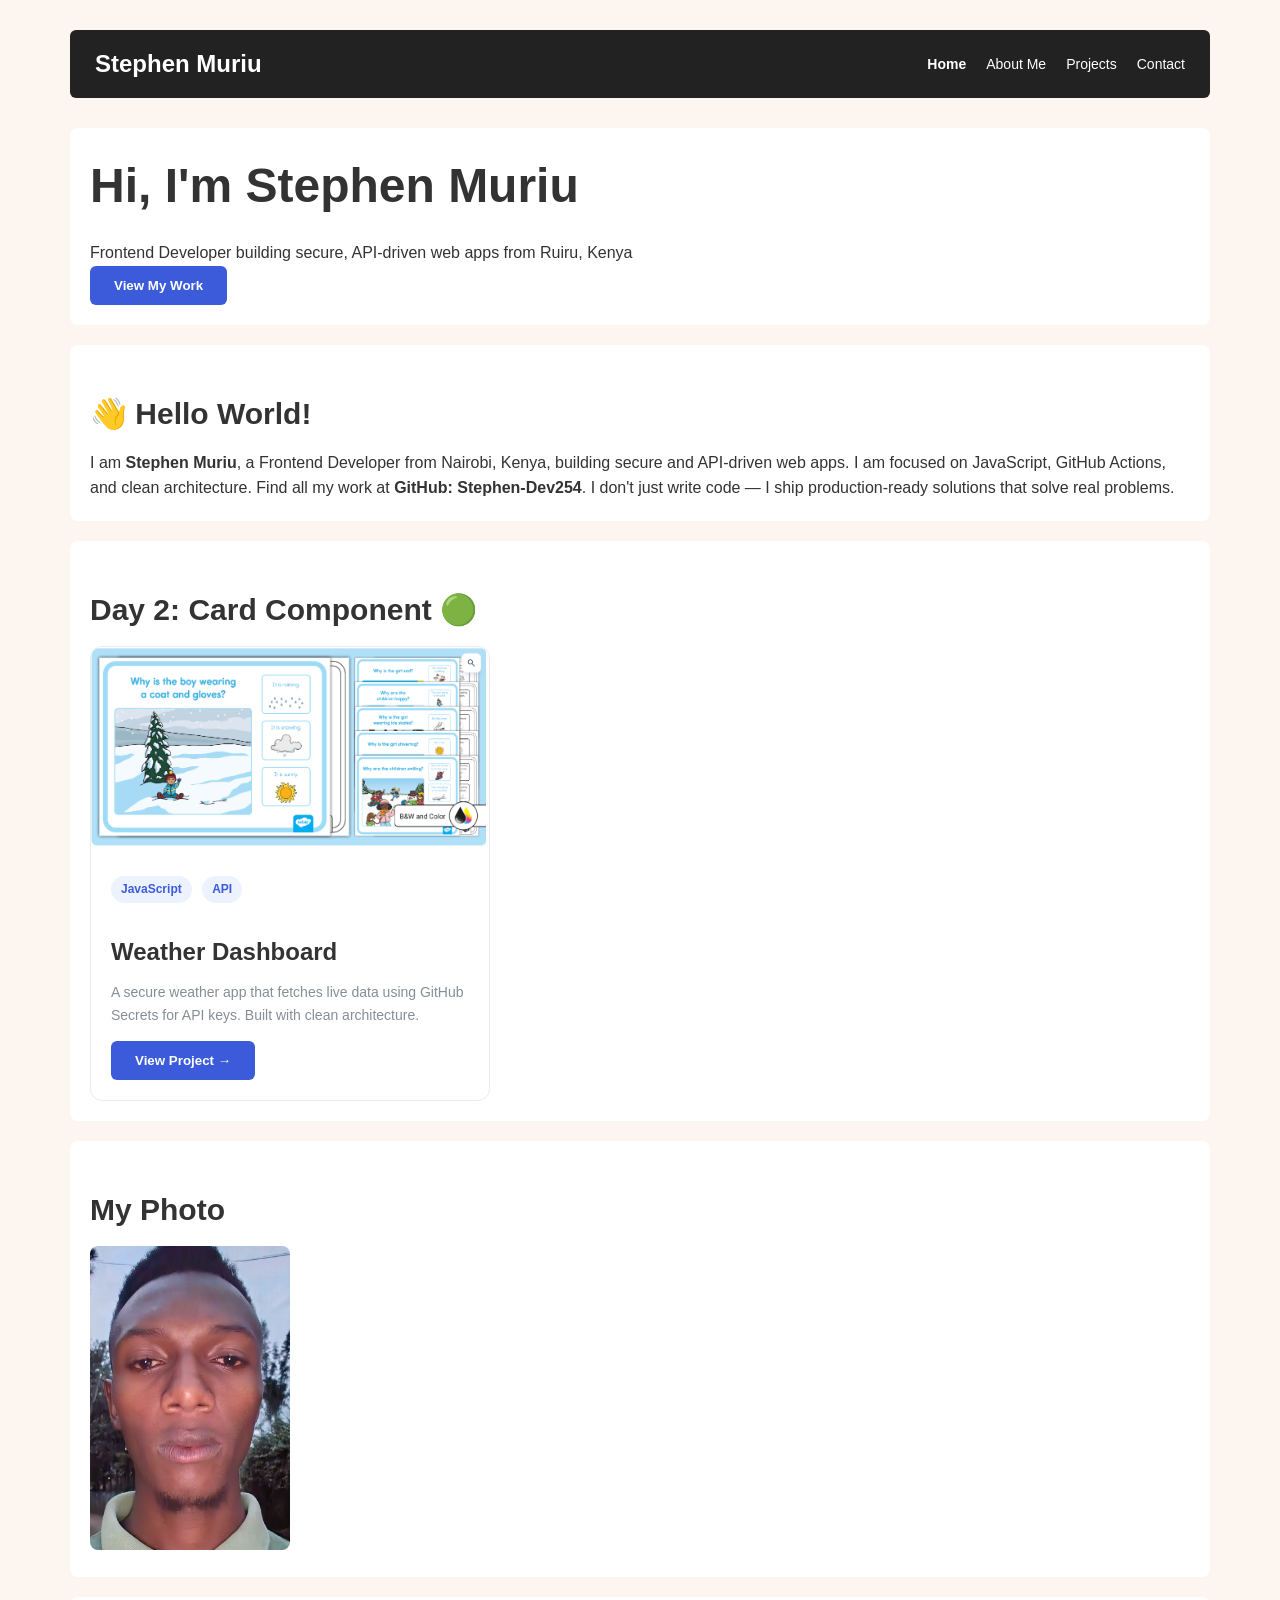
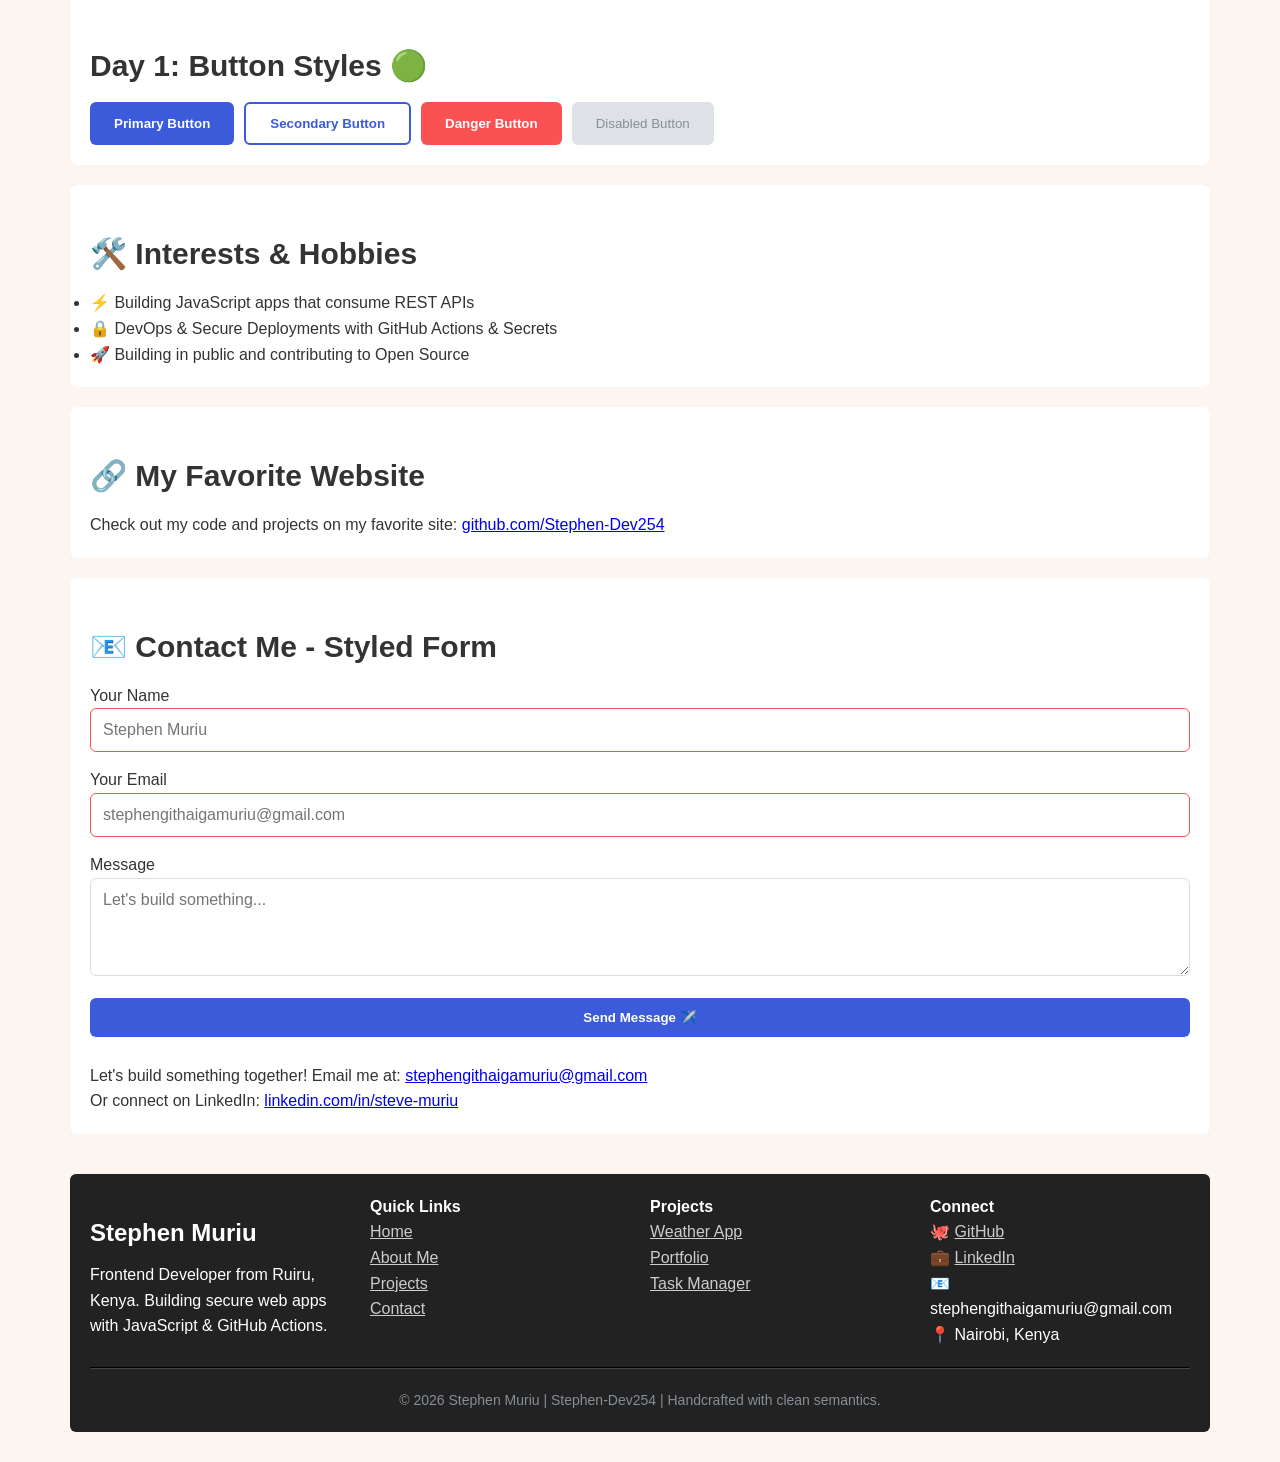
==== commit 6c87bfef: "modified" ====
--- a/index.html
+++ b/index.html
@@ -3,7 +3,7 @@
 <head>
   <meta charset="UTF-8">
   <meta name="viewport" content="width=device-width, initial-scale=1.0">
-  <title>About Me | Stephen Muriu</title>
+  <title>Home | Stephen Muriu</title>
   <link rel="stylesheet" href="styles.css">
 </head>
 <body>
@@ -13,15 +13,25 @@
   <!-- ========================================== -->
   <header>
     <h1>Stephen Muriu</h1>
-    <nav>
+    <nav aria-label="Main Navigation">
       <ul>
-        <li><a href="index.html">Home</a></li>
-        <li><a href="about.html" aria-current="page">About Me</a></li>
-        <li><a href="projects.html">Projects</a></li>
-        <li><a href="contact.html">Contact</a></li>
+        <li><a href="index.html" aria-current="page"><strong>Home</strong></a></li>
+        <li><a href="pages/about.html">About Me</a></li>
+        <li><a href="pages/projects.html">Projects</a></li>
+        <li><a href="pages/contact.html">Contact</a></li>
       </ul>
     </nav>
   </header>
+
+  <!-- DAY 3: Hero Section Challenge -->
+  <section class="hero">
+    <div class="hero-overlay"></div>
+    <div class="hero-content">
+      <h1>Hi, I'm Stephen Muriu</h1>
+      <p>Frontend Developer building secure, API-driven web apps from Ruiru, Kenya</p>
+      <button class="btn-primary">View My Work</button>
+    </div>
+  </section>
 
   <main>
     <!-- 1. Paragraph introducing yourself - REQUIRED -->
@@ -33,7 +43,8 @@
         I don't just write code — I ship production-ready solutions that solve real problems.
       </p>
     </section>
-        <!-- DAY 2: Card Component Challenge -->
+
+    <!-- DAY 2: Card Component Challenge -->
     <section>
       <h2>Day 2: Card Component 🟢</h2>
       <div class="challenge-card">
@@ -48,12 +59,13 @@
       </div>
     </section>
 
-    <!-- 2. An image - REQUIRED - FIXED: removed line break -->
+    <!-- 2. An image - REQUIRED -->
     <section>
       <h2>My Photo</h2>
       <img src="images/git profile 1.jpg" alt="Stephen Muriu" width="200" height="200">
     </section>
-        <!-- DAY 1: Button Styles Challenge -->
+
+    <!-- DAY 1: Button Styles Challenge -->
     <section>
       <h2>Day 1: Button Styles 🟢</h2>
       <div style="display:flex; gap:10px; flex-wrap:wrap;">
@@ -63,7 +75,6 @@
         <button class="btn-disabled" disabled>Disabled Button</button>
       </div>
     </section>
-
 
     <!-- 3. A list of 3 hobbies or interests - REQUIRED -->
     <section>
@@ -84,12 +95,10 @@
       </p>
     </section>
 
-    <!-- 5. Your contact email (use mailto:) - REQUIRED -->
-    <section>
-      <h2>📧 C    <!-- DAY 4: Form Styling Challenge -->
+    <!-- DAY 4: Form Styling Challenge & Contact Details -->
     <section>
       <h2>📧 Contact Me - Styled Form</h2>
-      <form class="styled-form">
+      <form class="styled-form" action="#" method="POST">
         <label for="name">Your Name</label>
         <input type="text" id="name" placeholder="Stephen Muriu" required>
         
@@ -101,7 +110,7 @@
         
         <button type="submit" class="btn-primary" style="width:100%;">Send Message ✈️</button>
       </form>
-    </section></h2>
+      <br>
       <p>
         Let's build something together! Email me at: 
         <a href="mailto:stephengithaigamuriu@gmail.com">stephengithaigamuriu@gmail.com</a>
@@ -110,21 +119,9 @@
         Or connect on LinkedIn: <a href="https://www.linkedin.com/in/steve-muriu" target="_blank">linkedin.com/in/steve-muriu</a>
       </p>
     </section>
+  </main>
 
-  </main>
-      <!-- DAY 3: Hero Section Challenge -->
-    <section class="hero">
-      <div class="hero-overlay"></div>
-      <div class="hero-content">
-        <h1>Hi, I'm Stephen Muriu</h1>
-        <p>Frontend Developer building secure, API-driven web apps from Ruiru, Kenya</p>
-        <button class="btn-primary">View My Work</button>
-      </div>
-    </section>
-
-  <footer>
-    <hr>
-    <p>  <!-- DAY 5: Footer Design Challenge -->
+  <!-- DAY 5: Footer Design Challenge -->
   <footer>
     <div class="footer-columns">
       <div>
@@ -135,8 +132,9 @@
         <h4>Quick Links</h4>
         <ul style="list-style:none; padding:0;">
           <li><a href="index.html" style="color:#ccc;">Home</a></li>
-          <li><a href="projects.html" style="color:#ccc;">Projects</a></li>
-          <li><a href="contact.html" style="color:#ccc;">Contact</a></li>
+          <li><a href="pages/about.html" style="color:#ccc;">About Me</a></li>
+          <li><a href="pages/projects.html" style="color:#ccc;">Projects</a></li>
+          <li><a href="pages/contact.html" style="color:#ccc;">Contact</a></li>
         </ul>
       </div>
       <div>
@@ -152,15 +150,14 @@
         <p>🐙 <a href="https://github.com/Stephen-Dev254" style="color:#ccc;">GitHub</a><br>
         💼 <a href="https://www.linkedin.com/in/steve-muriu" style="color:#ccc;">LinkedIn</a><br>
         📧 stephengithaigamuriu@gmail.com<br>
-        📍 Ruiru, Kenya</p>
+        📍 Nairobi, Kenya</p>
       </div>
     </div>
     <div class="copyright-row">
       <hr style="border-color:#444; margin:20px 0;">
       <p style="text-align:center; color:#868e96; font-size:0.875rem;">&copy; 2026 Stephen Muriu | Stephen-Dev254 | Handcrafted with clean semantics.</p>
     </div>
-  </footer></p>
   </footer>
 
 </body>
-</html>+</html>
